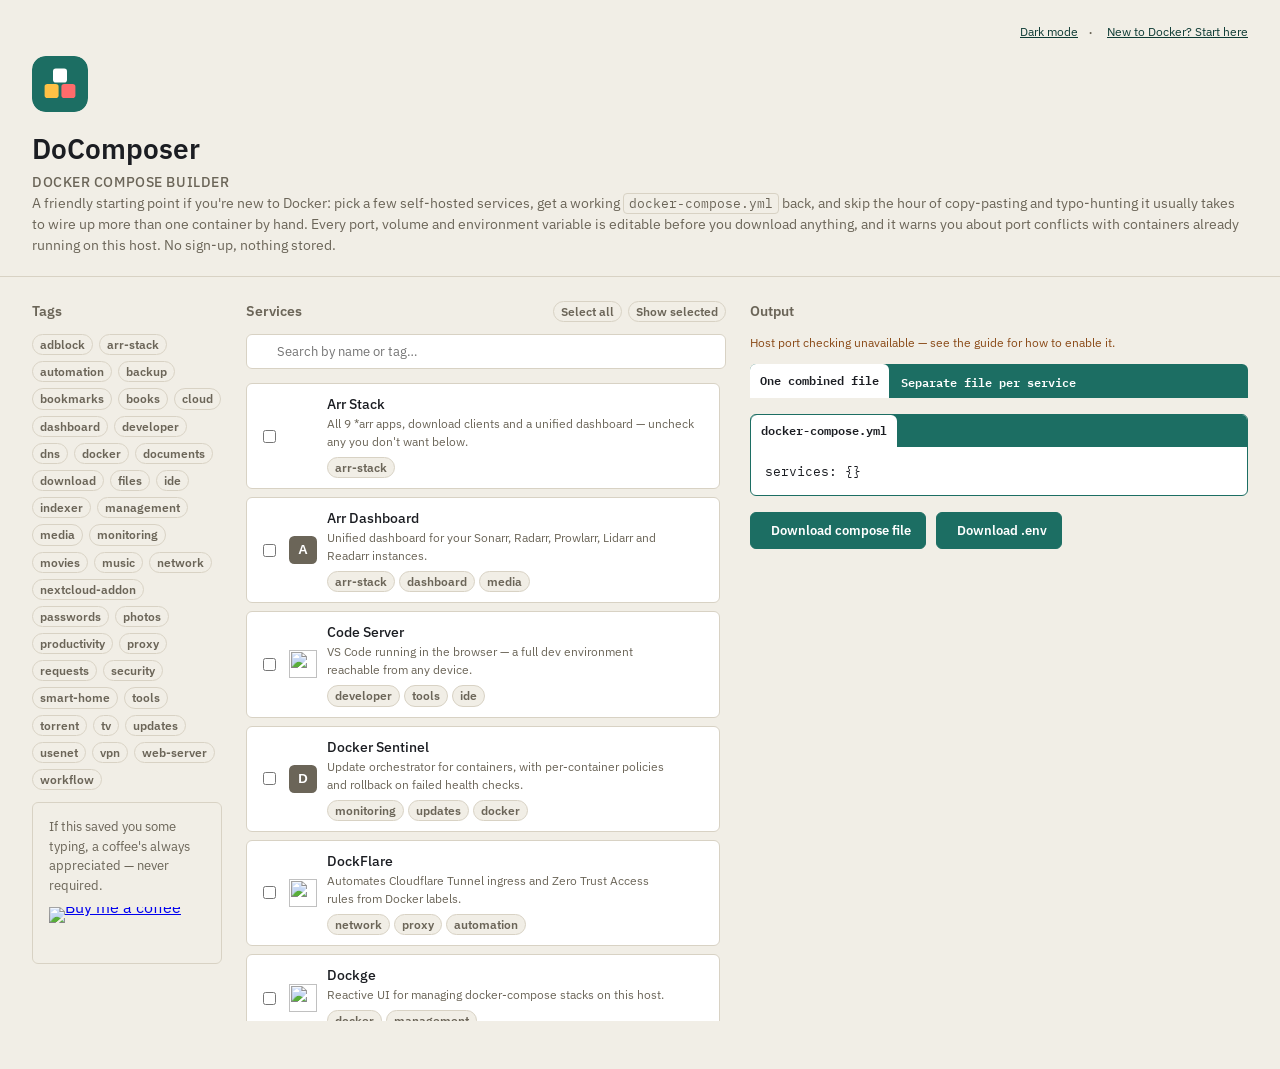
==== index.html @ 863a521e "Initial commit: DoComposer, a beginner-friendly Docker Compose builder Static, client-side tool for " ====
<!DOCTYPE html>
<html lang="en">
<head>
<meta charset="UTF-8" />
<meta name="viewport" content="width=device-width, initial-scale=1.0" />
<title>DoComposer — Docker Compose Builder</title>
<script src="theme.js"></script>
<link rel="preconnect" href="https://fonts.googleapis.com">
<link href="https://fonts.googleapis.com/css2?family=IBM+Plex+Sans:wght@400;500;600&family=IBM+Plex+Mono:wght@400;500&display=swap" rel="stylesheet">
<link rel="stylesheet" href="https://cdnjs.cloudflare.com/ajax/libs/tabler-icons/3.46.0/tabler-icons.min.css">
<script src="https://cdnjs.cloudflare.com/ajax/libs/jszip/3.10.1/jszip.min.js"></script>
<link rel="stylesheet" href="style.css" />
</head>
<body>

  <header class="rack-label">
    <div class="rack-label__topbar">
      <button type="button" id="theme-toggle" class="text-link" aria-pressed="false">
        <i class="ti ti-moon" aria-hidden="true"></i> Dark mode
      </button>
      <span aria-hidden="true">·</span>
      <a class="text-link" href="guide.html">
        <i class="ti ti-help-circle" aria-hidden="true"></i> New to Docker? Start here
      </a>
    </div>
    <div class="rack-label__main">
      <svg class="rack-label__logo" width="56" height="56" viewBox="0 0 40 40" xmlns="http://www.w3.org/2000/svg" role="img" aria-label="DoComposer logo">
        <rect width="40" height="40" rx="10" fill="var(--accent)" />
        <rect x="9" y="20" width="10" height="10" rx="2" fill="#FFC145" />
        <rect x="21" y="20" width="10" height="10" rx="2" fill="#FF6B6B" />
        <rect x="15" y="9" width="10" height="10" rx="2" fill="#FFFFFF" />
      </svg>
      <div>
        <h1>DoComposer</h1>
        <p class="rack-label__subtitle">Docker Compose Builder</p>
        <p>
          A friendly starting point if you're new to Docker: pick a few self-hosted services, get a working
          <code>docker-compose.yml</code> back, and skip the hour of copy-pasting and typo-hunting it usually takes
          to wire up more than one container by hand. Every port, volume and environment variable is editable
          before you download anything, and it warns you about port conflicts with containers already running
          on this host. No sign-up, nothing stored.
        </p>
      </div>
    </div>
  </header>

  <main class="layout">

    <section class="panel panel--tags" aria-labelledby="tags-heading">
      <h2 id="tags-heading">Tags</h2>
      <div class="tag-filter" id="tag-filter" role="group" aria-label="Filter by tag"></div>

      <div class="coffee-callout">
        <p>If this saved you some typing, a coffee's always appreciated — never required.</p>
        <a href="https://www.buymeacoffee.com/admodum" target="_blank" rel="noopener">
          <img
            src="https://cdn.buymeacoffee.com/buttons/v2/default-yellow.png"
            alt="Buy me a coffee"
            height="42"
          />
        </a>
      </div>
    </section>

    <section class="panel" aria-labelledby="pick-heading">
      <div class="panel-heading-row">
        <h2 id="pick-heading">Services</h2>
        <div class="select-all-toolbar">
          <button type="button" id="select-toggle-btn" class="tag tag--filterable">Select all</button>
          <button type="button" id="show-selected-btn" class="tag tag--filterable">Show selected</button>
        </div>
      </div>
      <div class="service-search">
        <i class="ti ti-search" aria-hidden="true"></i>
        <input type="search" id="service-search" placeholder="Search by name or tag…" aria-label="Search services" />
      </div>
      <ul class="service-list" id="service-list"></ul>
    </section>

    <section class="panel panel--output" aria-labelledby="output-heading">
      <h2 id="output-heading">Output</h2>

      <p id="host-port-status" class="host-port-status" hidden></p>

      <div class="mode-toggle" role="radiogroup" aria-label="File layout">
        <button type="button" class="file-tab is-active" id="mode-combined" role="radio" aria-checked="true">
          One combined file
        </button>
        <button type="button" class="file-tab" id="mode-separate" role="radio" aria-checked="false">
          Separate file per service
        </button>
      </div>

      <div id="warnings" class="warnings" hidden></div>

      <div id="settings-block" class="file-block" hidden>
        <div class="file-block__head"><div class="file-tabs"><span class="file-tab is-active">Settings</span></div></div>
        <div id="settings-list" class="settings-list"></div>
      </div>

      <div id="output-files"></div>

      <div id="notes" class="notes" hidden></div>

      <div class="actions" id="actions-combined">
        <button id="download-compose" class="btn btn--primary">
          <i class="ti ti-download" aria-hidden="true"></i> Download compose file
        </button>
        <button id="download-env" class="btn btn--primary">
          <i class="ti ti-download" aria-hidden="true"></i> Download .env
        </button>
      </div>

      <div class="actions" id="actions-separate" hidden>
        <button id="download-zip" class="btn btn--primary">
          <i class="ti ti-download" aria-hidden="true"></i> Download all as .zip
        </button>
      </div>
    </section>

  </main>

  <div id="custom-tooltip" class="custom-tooltip" role="tooltip" hidden></div>

  <script src="services.js"></script>
  <script src="app.js"></script>
</body>
</html>
---- style.css ----
:root {
  --bg: #F1EEE6;
  --panel: #FFFFFF;
  --ink: #1B1D22;
  --muted: #6B6558;
  --accent: #1C6E63;
  --accent-ink: #0E3B34;
  --warn-bg: #F5E4D3;
  --warn-ink: #8A4A17;
  --info-bg: #FEF3C7;
  --info-ink: #7A6900;
  --line: #D8D2C4;
  --radius: 6px;

  /* Fixed regardless of theme — code blocks and tooltips are always a
     dark chip, so they don't flip when --ink/--bg swap for dark mode. */
  --code-bg: #1B1D22;
  --code-ink: #F1EEE6;
}

:root[data-theme="dark"] {
  --bg: #16181C;
  --panel: #1E2126;
  --ink: #FFFFFF;
  --muted: #FFFFFF;
  --accent: #1F8A78;
  --accent-ink: #7FD9C7;
  --warn-bg: #3A2A18;
  --warn-ink: #E8A567;
  --info-bg: #362F14;
  --info-ink: #E8D97A;
  --line: #34383E;
}

* { box-sizing: border-box; }

/* Scrolling stays fully functional everywhere — this just hides the
   scrollbar chrome itself, across all browsers. */
* {
  scrollbar-width: none; /* Firefox */
  -ms-overflow-style: none; /* older Edge/IE */
}
*::-webkit-scrollbar { display: none; } /* Chrome, Safari, new Edge */

body {
  margin: 0;
  background: var(--bg);
  color: var(--ink);
  font-family: "IBM Plex Sans", sans-serif;
  line-height: 1.5;
}

.rack-label {
  display: flex;
  flex-direction: column;
  gap: 12px;
  padding: 20px 32px 20px;
  border-bottom: 1px solid var(--line);
}

.rack-label__topbar {
  align-self: flex-end;
  white-space: nowrap;
  display: inline-flex;
  align-items: center;
  gap: 10px;
  color: var(--muted);
}

.rack-label__topbar .text-link {
  display: inline-flex;
  align-items: center;
  gap: 4px;
}

.rack-label__main {
  display: flex;
  flex-wrap: wrap;
  gap: 16px;
  align-items: center;
}

.rack-label__logo {
  flex-shrink: 0;
  border-radius: 13px;
}

.rack-label p code {
  font-family: "IBM Plex Mono", monospace;
  font-size: 13px;
  background: var(--bg);
  border: 1px solid var(--line);
  border-radius: 4px;
  padding: 1px 5px;
}

.rack-label h1 {
  font-size: 28px;
  font-weight: 600;
  margin: 0 0 2px;
}

.rack-label__subtitle {
  font-size: 13px;
  font-weight: 500;
  color: var(--muted);
  margin: 0 0 6px;
  text-transform: uppercase;
  letter-spacing: 0.04em;
}

.rack-label p {
  margin: 0;
  color: var(--muted);
  font-size: 14px;
}

.layout {
  display: grid;
  grid-template-columns: 190px 480px 1fr;
  gap: 24px;
  padding: 24px 32px 48px;
  max-width: 1800px;
  margin: 0;
}

@media (max-width: 960px) {
  .layout { grid-template-columns: 480px 1fr; }
  .panel--tags { grid-column: 1 / -1; }
}

@media (max-width: 760px) {
  .layout { grid-template-columns: 1fr; }
}

.panel h2 {
  font-size: 14px;
  font-weight: 600;
  color: var(--muted);
  margin: 0 0 12px;
}

.panel-heading-row {
  display: flex;
  justify-content: space-between;
  align-items: baseline;
  gap: 8px;
}

.panel-heading-row h2 { margin-bottom: 12px; }

.select-all-toolbar {
  display: flex;
  flex-wrap: wrap;
  align-items: center;
  gap: 6px;
}

.text-link.is-active {
  color: var(--accent);
  font-weight: 600;
}

.text-link {
  font: inherit;
  font-size: 12px;
  background: none;
  border: none;
  padding: 0;
  color: var(--accent-ink);
  text-decoration: underline;
  cursor: pointer;
}

.text-link:hover { color: var(--accent); }

.service-search {
  position: relative;
  margin-bottom: 12px;
}

.service-search i {
  position: absolute;
  left: 10px;
  top: 50%;
  transform: translateY(-50%);
  color: var(--muted);
  font-size: 14px;
  pointer-events: none;
}

.service-search input {
  width: 100%;
  font-family: inherit;
  font-size: 13px;
  padding: 8px 10px 8px 30px;
  border: 1px solid var(--line);
  border-radius: var(--radius);
  background: var(--panel);
  color: var(--ink);
}

.service-search input:focus {
  outline: none;
  border-color: var(--accent);
}

.service-list {
  list-style: none;
  margin: 0;
  padding: 2px 6px 2px 0;
  display: flex;
  flex-direction: column;
  gap: 8px;
  max-height: calc(100vh - 260px);
  min-height: 280px;
  overflow-y: auto;
}

.service-list__empty {
  text-align: center;
  color: var(--muted);
  font-size: 13px;
  padding: 16px 0;
}

.service-item {
  background: var(--panel);
  border: 1px solid var(--line);
  border-radius: var(--radius);
  padding: 10px 12px;
  display: flex;
  align-items: stretch;
  gap: 10px;
  cursor: pointer;
}

.service-item[hidden] { display: none; }

.service-item:hover { border-color: var(--accent); }

.service-item:has(input[type="checkbox"]:checked) { border-color: var(--accent); }

.service-item input {
  align-self: center;
  accent-color: var(--accent);
}

.service-item .icon {
  width: 28px;
  height: 28px;
  object-fit: contain;
  flex-shrink: 0;
  align-self: center;
}

.service-item__body { display: flex; flex-direction: column; min-width: 0; }
.service-item__name { font-weight: 500; font-size: 14px; }
.service-item__desc { font-size: 12px; color: var(--muted); }

.service-item__tags {
  display: flex;
  flex-wrap: wrap;
  gap: 4px;
  margin-top: 6px;
}

.tag {
  font-size: 12px;
  font-weight: 600;
  line-height: 1.6;
  padding: 0 7px;
  border-radius: 999px;
  background: var(--bg);
  border: 1px solid var(--line);
  color: var(--muted);
  white-space: nowrap;
}

.tag-filter {
  display: flex;
  flex-wrap: wrap;
  gap: 6px;
  margin-bottom: 12px;
}

.tag--filterable {
  font-family: inherit;
  cursor: pointer;
}

.tag--filterable:hover {
  border-color: var(--accent);
  color: var(--accent-ink);
}

.tag--active,
.tag--active:hover {
  background: var(--accent);
  border-color: var(--accent);
  color: #FFFFFF;
}

.service-item__link {
  align-self: center;
  flex-shrink: 0;
  display: flex;
  align-items: center;
  justify-content: center;
  width: 28px;
  height: 28px;
  border-radius: var(--radius);
  color: var(--muted);
}

.service-item__link:hover {
  color: var(--accent-ink);
  background: var(--bg);
}

.icon--stack {
  width: 28px;
  height: 28px;
  display: flex;
  align-items: center;
  justify-content: center;
  font-size: 20px;
  color: var(--accent-ink);
  flex-shrink: 0;
  align-self: center;
}

.panel--output {
  min-width: 0;
  position: sticky;
  top: 24px;
  max-height: calc(100vh - 48px);
  overflow-y: auto;
}

.panel--tags {
  position: sticky;
  top: 24px;
  max-height: calc(100vh - 48px);
  overflow-y: auto;
}

@media (max-width: 760px) {
  /* Stacked single-column layout — sticky panels would float over the
     content below them instead of sitting side-by-side, so drop back to
     normal flow. */
  .panel--output,
  .panel--tags {
    position: static;
    max-height: none;
    overflow-y: visible;
  }

  .service-list {
    max-height: none;
  }
}

/* mode toggle — same green-bar / white-pill tab style as file-block headers */

.mode-toggle {
  display: flex;
  align-items: flex-end;
  gap: 2px;
  background: var(--accent);
  border-radius: var(--radius) var(--radius) 0 0;
  padding: 0 12px 0 0;
  margin-bottom: 16px;
}

.warnings {
  background: var(--warn-bg);
  color: var(--warn-ink);
  border-radius: var(--radius);
  padding: 10px 12px;
  font-size: 13px;
  margin-bottom: 16px;
  display: flex;
  flex-direction: column;
  gap: 4px;
}

.warnings[hidden] { display: none; }

.host-port-status {
  margin: 0 0 12px;
  font-size: 12px;
  color: var(--muted);
}

.host-port-status--unavailable {
  color: var(--warn-ink);
}

.host-port-status[hidden] { display: none; }

.file-block {
  border: 1px solid var(--accent);
  border-radius: var(--radius);
  margin-bottom: 16px;
  overflow: hidden;
  background: var(--panel);
}

.file-block__head {
  display: flex;
  justify-content: space-between;
  align-items: flex-end;
  gap: 8px;
  padding: 0 12px 0 0;
  font-family: "IBM Plex Mono", monospace;
  font-size: 12px;
  background: var(--accent);
  color: #FFFFFF;
}

.file-block__head .btn--ghost {
  margin-bottom: 6px;
  color: #FFFFFF;
}

.file-block__head .btn--ghost:hover {
  color: #FFFFFF;
  opacity: 0.8;
}

.file-tabs {
  display: flex;
  align-items: flex-end;
  gap: 2px;
  min-width: 0;
}

.file-tab {
  font-family: "IBM Plex Mono", monospace;
  font-size: 12px;
  font-weight: 600;
  background: transparent;
  border: none;
  color: #FFFFFF;
  padding: 6px 10px;
  border-radius: 6px 6px 0 0;
  cursor: pointer;
  white-space: nowrap;
  overflow: hidden;
  text-overflow: ellipsis;
}

.file-tab:hover { background: rgba(255, 255, 255, 0.15); }

.file-tab.is-active {
  background: var(--panel);
  color: var(--ink);
  padding-bottom: 8px;
  cursor: default;
}

.file-tab.is-active:hover { background: var(--panel); }

.file-block pre {
  margin: 0;
  padding: 14px;
  font-family: "IBM Plex Mono", monospace;
  font-size: 12.5px;
  line-height: 1.6;
  overflow-x: auto;
  white-space: pre;
}

/* settings panel */

.settings-list {
  padding: 12px 14px;
  display: flex;
  flex-direction: column;
  gap: 14px;
}

.settings-group {
  padding-top: 14px;
}

.settings-group:first-child {
  padding-top: 0;
}

.settings-group:not(:first-child) {
  border-top: 1px solid var(--accent);
}

.settings-group__label {
  font-size: 16px;
  font-weight: 700;
  color: var(--ink);
  margin-bottom: 10px;
}

.settings-row {
  display: grid;
  grid-template-columns: 190px 1fr;
  align-items: center;
  gap: 10px;
  margin-bottom: 6px;
}

.settings-row label {
  font-family: "IBM Plex Mono", monospace;
  font-size: 12px;
  color: var(--muted);
  white-space: nowrap;
}

.settings-row label[data-tooltip-key] {
  cursor: help;
  border-bottom: 1px dotted var(--muted);
}

.settings-row label[data-tooltip-key]:focus-visible,
.mount-table input[data-tooltip-key]:focus-visible {
  outline: 2px solid var(--accent);
  outline-offset: 2px;
}

.mount-table input[data-tooltip-key] {
  cursor: help;
}

.custom-tooltip {
  position: fixed;
  z-index: 1000;
  max-width: 260px;
  background: var(--code-bg);
  color: var(--code-ink);
  font-size: 12px;
  line-height: 1.45;
  padding: 8px 10px;
  border-radius: var(--radius);
  pointer-events: none;
  box-shadow: 0 6px 16px rgba(0, 0, 0, 0.3);
}

.custom-tooltip[hidden] { display: none; }

.custom-tooltip strong {
  color: #FFD966;
  font-weight: 700;
}

.settings-add-row {
  margin: 2px 0 10px;
}

.mount-table {
  display: grid;
  grid-template-columns: 1fr 1fr auto;
  align-items: center;
  gap: 6px 10px;
  margin-bottom: 8px;
}

.mount-table__header,
.mount-table__row {
  display: contents;
}

.mount-table__header span {
  font-family: "IBM Plex Mono", monospace;
  font-size: 11px;
  font-weight: 600;
  color: var(--muted);
  padding-bottom: 4px;
  border-bottom: 1px solid var(--line);
}

.mount-table input {
  font-family: inherit;
  font-size: 13px;
  padding: 6px 8px;
  border: 1px solid var(--line);
  border-radius: var(--radius);
  background: var(--panel);
  color: var(--ink);
  width: 100%;
}

.mount-table input:focus {
  outline: none;
  border-color: var(--accent);
}

.mount-table input.is-default {
  background: var(--info-bg);
  border-color: var(--info-ink);
  color: var(--info-ink);
}

.mount-table__value {
  font-family: "IBM Plex Mono", monospace;
  font-size: 12.5px;
  color: var(--muted);
  word-break: break-word;
}

.mount-table__remove {
  white-space: nowrap;
  justify-self: start;
}

.inline-add-form {
  margin: 6px 0 10px;
  padding: 10px;
  border: 1px dashed var(--line);
  border-radius: var(--radius);
}

.inline-add-form__error {
  font-size: 12px;
  color: var(--warn-ink);
  margin-bottom: 8px;
}

.inline-add-form__fields {
  display: flex;
  gap: 10px;
  margin-bottom: 8px;
}

.inline-add-form__field {
  flex: 1;
  min-width: 0;
  display: flex;
  flex-direction: column;
  gap: 4px;
}

.inline-add-form__field label {
  font-family: "IBM Plex Mono", monospace;
  font-size: 11px;
  color: var(--muted);
}

.inline-add-form__field input {
  font-family: inherit;
  font-size: 13px;
  padding: 6px 8px;
  border: 1px solid var(--line);
  border-radius: var(--radius);
  background: var(--panel);
  color: var(--ink);
  width: 100%;
}

.inline-add-form__field input:focus {
  outline: none;
  border-color: var(--accent);
}

.inline-add-form .btn--sm {
  padding: 6px 12px;
}

.inline-add-form .text-link {
  margin-left: 10px;
}

.settings-row input,
.settings-row select {
  font-family: inherit;
  font-size: 13px;
  padding: 6px 8px;
  border: 1px solid var(--line);
  border-radius: var(--radius);
  background: var(--panel);
  color: var(--ink);
  width: 100%;
}

.settings-row input:focus,
.settings-row select:focus {
  outline: none;
  border-color: var(--accent);
}

.settings-row--warn label {
  color: var(--warn-ink);
  font-weight: 600;
}

.settings-row--warn input {
  background: var(--warn-bg);
  border-color: var(--warn-ink);
  color: var(--warn-ink);
}


.notes {
  font-size: 13px;
  color: var(--muted);
  margin-bottom: 16px;
}

.notes ol { margin: 4px 0 0; padding-left: 18px; }

.actions {
  display: flex;
  gap: 10px;
  margin-bottom: 20px;
}

.actions[hidden] { display: none; }

.btn {
  font-family: inherit;
  font-size: 13px;
  font-weight: 600;
  padding: 9px 14px;
  border-radius: var(--radius);
  border: 1px solid var(--line);
  background: var(--panel);
  color: var(--ink);
  cursor: pointer;
  display: inline-flex;
  align-items: center;
  gap: 6px;
}

.btn:hover { border-color: var(--accent); }

.btn--primary {
  background: var(--accent);
  border-color: var(--accent);
  color: #FFFFFF;
}

.btn--ghost {
  border: none;
  background: transparent;
  color: var(--muted);
  font-weight: 400;
  padding: 2px 6px;
}

.btn--sm { font-size: 12px; }

.coffee-callout {
  display: flex;
  flex-wrap: wrap;
  align-items: center;
  justify-content: space-between;
  gap: 12px;
  margin-top: 8px;
  padding: 14px 16px;
  background: var(--bg);
  border: 1px solid var(--line);
  border-radius: var(--radius);
}

.coffee-callout p {
  margin: 0;
  font-size: 13px;
  color: var(--muted);
}

.coffee-callout img {
  display: block;
  height: 42px;
  width: auto;
}

.coffee-callout a {
  flex-shrink: 0;
  line-height: 0;
  transition: opacity 0.15s ease;
}

.coffee-callout a:hover { opacity: 0.85; }

/* ---- guide page ------------------------------------------------------- */

.guide {
  max-width: 1200px;
  margin: 0;
  padding: 32px 32px 64px;
}

.guide-back-bottom {
  display: inline-flex;
  align-items: center;
  gap: 6px;
  margin-top: 12px;
}

.guide-sidebar {
  display: flex;
  flex-direction: column;
  gap: 24px;
  width: 200px;
  flex-shrink: 0;
}

.guide-toc {
  display: flex;
  flex-direction: column;
  gap: 4px;
  font-size: 13px;
}

.guide-toc a {
  color: var(--accent-ink);
  text-decoration: none;
  padding: 3px 0;
}

.guide-toc a:hover { text-decoration: underline; }

.guide-toc a.is-active {
  color: var(--ink);
  font-weight: 700;
  text-decoration: underline;
}

/* Simple fixed-header layout for the guide page: the header never scrolls —
   the anchor list sits beside the content as a sidebar, and only the
   content scrolls, inside its own frame that fills the rest of the
   viewport. */
body.guide-page {
  height: 100vh;
  overflow: hidden;
  display: flex;
  flex-direction: column;
}

body.guide-page .rack-label {
  flex-shrink: 0;
}

body.guide-page .guide {
  flex: 1;
  min-height: 0;
  display: flex;
  flex-direction: row;
  align-items: flex-start;
  gap: 32px;
  padding-bottom: 0;
}

body.guide-page .guide-sidebar {
  max-height: 100%;
  overflow-y: auto;
}

body.guide-page .guide-scroll {
  flex: 1;
  min-height: 0;
  align-self: stretch;
  overflow-y: auto;
  padding-bottom: 64px;
}

@media (max-width: 700px) {
  body.guide-page .guide {
    flex-direction: column;
  }

  body.guide-page .guide-sidebar {
    width: auto;
    max-height: none;
  }

  body.guide-page .guide-toc {
    flex-direction: row;
    flex-wrap: wrap;
    gap: 8px 16px;
  }
}

@media (max-width: 500px) {
  body.guide-page .guide-scroll { padding-bottom: 48px; }
}

.guide-section {
  margin-bottom: 40px;
}

.guide-section h2 {
  font-size: 20px;
  font-weight: 600;
  margin: 0 0 12px;
  padding-bottom: 8px;
  border-bottom: 1px solid var(--line);
}

.guide-section h3 {
  font-size: 15px;
  font-weight: 600;
  color: var(--accent-ink);
  margin: 20px 0 8px;
}

.guide-section p {
  line-height: 1.65;
  margin: 0 0 14px;
}

.guide-section ol,
.guide-section ul {
  line-height: 1.65;
  padding-left: 22px;
  margin: 0 0 14px;
}

.guide-section li {
  margin-bottom: 10px;
}

.guide-section li ul {
  margin-top: 8px;
  margin-bottom: 8px;
}

.guide-tip {
  background: var(--info-bg);
  color: var(--info-ink);
  border-radius: var(--radius);
  padding: 10px 12px;
  font-size: 13px;
  line-height: 1.55;
  margin-top: 10px;
}

.guide-tip code {
  background: rgba(255, 255, 255, 0.5);
}

.guide-illustration {
  margin: 16px 0;
  padding: 0;
}

.guide-illustration svg,
.guide-illustration img {
  display: block;
  width: 100%;
  height: auto;
  border-radius: var(--radius);
}

.guide-illustration img {
  border: 1px solid var(--line);
}

.guide-illustration figcaption {
  margin-top: 6px;
  font-size: 12px;
  color: var(--muted);
  text-align: center;
}

.guide-illustration figcaption a {
  color: var(--accent-ink);
}

.guide-section a {
  color: var(--accent-ink);
}

.guide-section code {
  font-family: "IBM Plex Mono", monospace;
  font-size: 12.5px;
  background: var(--bg);
  border: 1px solid var(--line);
  border-radius: 4px;
  padding: 1px 6px;
}

.guide-section pre {
  background: var(--code-bg);
  color: var(--code-ink);
  border-radius: var(--radius);
  padding: 10px 14px;
  margin: 8px 0;
  overflow-x: auto;
}

.guide-section pre code {
  background: none;
  border: none;
  padding: 0;
  color: inherit;
  font-size: 12.5px;
}

@media (max-width: 500px) {
  .guide { padding: 24px 16px 48px; }
}
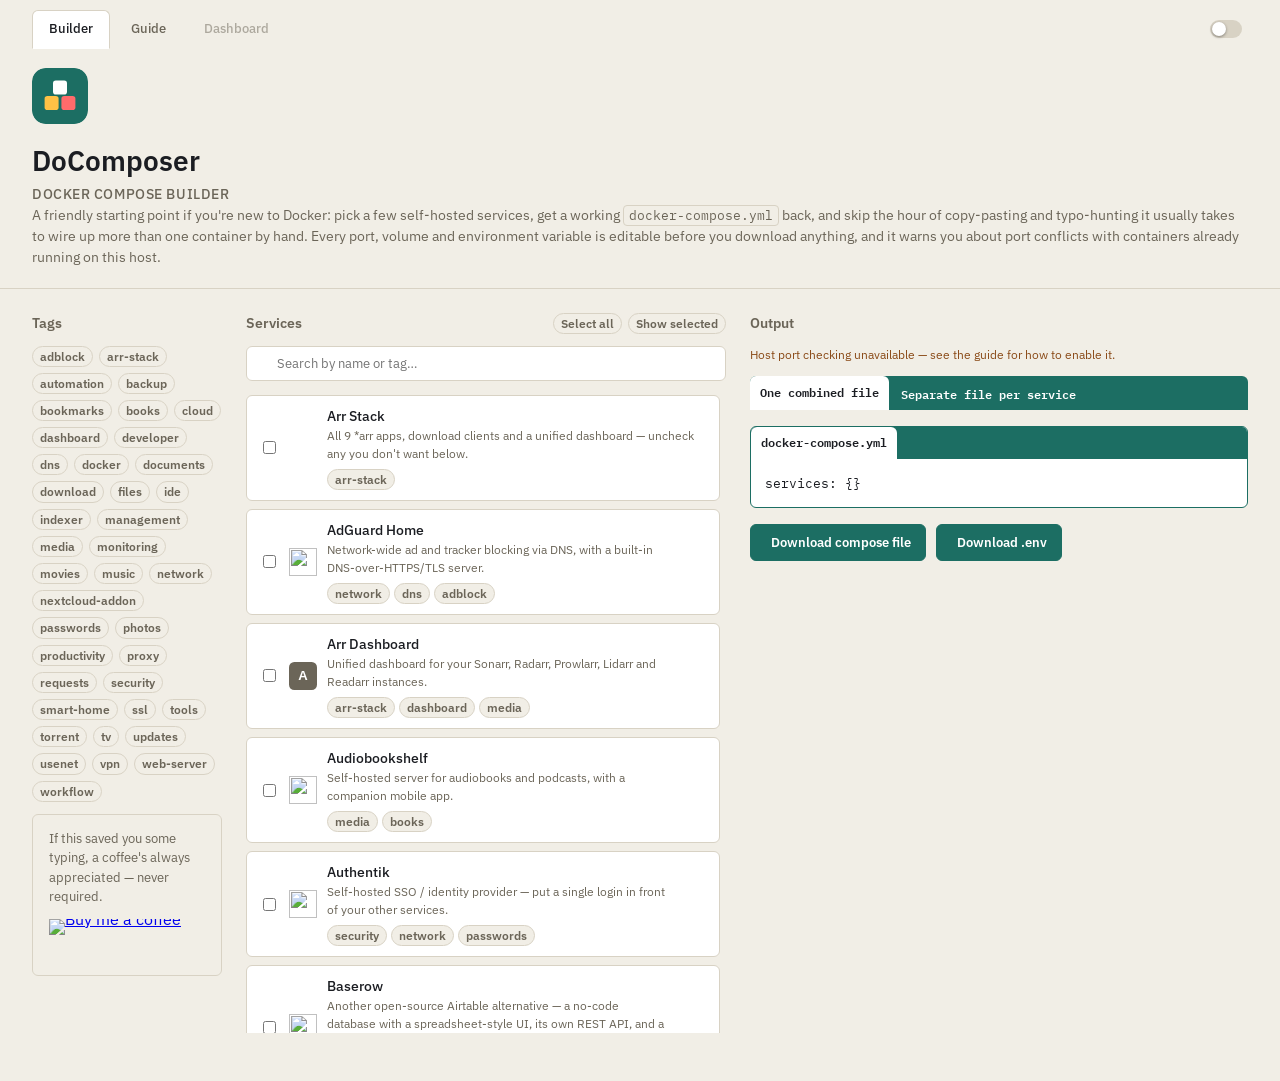
==== commit 35173a29: "Remove login/accounts, add Deploy+Dashboard gated on DEPLOY_BASE_DIR, tabbed nav, 20 new services, f" ====
--- a/index.html
+++ b/index.html
@@ -4,25 +4,31 @@
 <meta charset="UTF-8" />
 <meta name="viewport" content="width=device-width, initial-scale=1.0" />
 <title>DoComposer — Docker Compose Builder</title>
+<link rel="icon" type="image/svg+xml" href="favicon.svg" />
 <script src="theme.js"></script>
+<script src="nav.js"></script>
 <link rel="preconnect" href="https://fonts.googleapis.com">
 <link href="https://fonts.googleapis.com/css2?family=IBM+Plex+Sans:wght@400;500;600&family=IBM+Plex+Mono:wght@400;500&display=swap" rel="stylesheet">
 <link rel="stylesheet" href="https://cdnjs.cloudflare.com/ajax/libs/tabler-icons/3.46.0/tabler-icons.min.css">
 <script src="https://cdnjs.cloudflare.com/ajax/libs/jszip/3.10.1/jszip.min.js"></script>
 <link rel="stylesheet" href="style.css" />
 </head>
-<body>
+<body data-page="index">
+
+  <nav class="app-tabs">
+    <div class="app-tabs__list">
+      <a href="index.html" class="app-tab is-active">Builder</a>
+      <a href="guide.html" class="app-tab">Guide</a>
+      <a href="dashboard.html" class="app-tab" id="dashboard-tab">Dashboard</a>
+    </div>
+    <button type="button" id="theme-toggle" class="theme-switch" aria-pressed="false" aria-label="Toggle dark mode">
+      <i class="ti ti-sun theme-switch__icon theme-switch__icon--sun" aria-hidden="true"></i>
+      <span class="theme-switch__track"><span class="theme-switch__knob"></span></span>
+      <i class="ti ti-moon theme-switch__icon theme-switch__icon--moon" aria-hidden="true"></i>
+    </button>
+  </nav>
 
   <header class="rack-label">
-    <div class="rack-label__topbar">
-      <button type="button" id="theme-toggle" class="text-link" aria-pressed="false">
-        <i class="ti ti-moon" aria-hidden="true"></i> Dark mode
-      </button>
-      <span aria-hidden="true">·</span>
-      <a class="text-link" href="guide.html">
-        <i class="ti ti-help-circle" aria-hidden="true"></i> New to Docker? Start here
-      </a>
-    </div>
     <div class="rack-label__main">
       <svg class="rack-label__logo" width="56" height="56" viewBox="0 0 40 40" xmlns="http://www.w3.org/2000/svg" role="img" aria-label="DoComposer logo">
         <rect width="40" height="40" rx="10" fill="var(--accent)" />
@@ -38,7 +44,7 @@
           <code>docker-compose.yml</code> back, and skip the hour of copy-pasting and typo-hunting it usually takes
           to wire up more than one container by hand. Every port, volume and environment variable is editable
           before you download anything, and it warns you about port conflicts with containers already running
-          on this host. No sign-up, nothing stored.
+          on this host.
         </p>
       </div>
     </div>
--- a/style.css
+++ b/style.css
@@ -58,19 +58,59 @@
   border-bottom: 1px solid var(--line);
 }
 
-.rack-label__topbar {
-  align-self: flex-end;
-  white-space: nowrap;
+.theme-switch {
   display: inline-flex;
   align-items: center;
-  gap: 10px;
-  color: var(--muted);
-}
-
-.rack-label__topbar .text-link {
-  display: inline-flex;
-  align-items: center;
-  gap: 4px;
+  gap: 6px;
+  background: none;
+  border: none;
+  padding: 0;
+  cursor: pointer;
+  color: var(--muted);
+  font: inherit;
+  font-size: 12px;
+}
+
+.theme-switch__icon {
+  font-size: 13px;
+  opacity: 0.5;
+  transition: opacity 0.2s ease, color 0.2s ease;
+}
+
+.theme-switch[aria-pressed="false"] .theme-switch__icon--sun,
+.theme-switch[aria-pressed="true"] .theme-switch__icon--moon {
+  opacity: 1;
+  color: var(--ink);
+}
+
+.theme-switch__track {
+  position: relative;
+  width: 32px;
+  height: 18px;
+  border-radius: 999px;
+  background: var(--line);
+  transition: background 0.2s ease;
+  flex-shrink: 0;
+}
+
+.theme-switch[aria-pressed="true"] .theme-switch__track {
+  background: var(--accent);
+}
+
+.theme-switch__knob {
+  position: absolute;
+  top: 2px;
+  left: 2px;
+  width: 14px;
+  height: 14px;
+  border-radius: 50%;
+  background: var(--panel);
+  box-shadow: 0 1px 3px rgba(0, 0, 0, 0.4);
+  transition: transform 0.2s ease;
+}
+
+.theme-switch[aria-pressed="true"] .theme-switch__knob {
+  transform: translateX(14px);
 }
 
 .rack-label__main {
@@ -123,6 +163,8 @@
   max-width: 1800px;
   margin: 0;
 }
+
+.layout[hidden] { display: none; }
 
 @media (max-width: 960px) {
   .layout { grid-template-columns: 480px 1fr; }
@@ -417,6 +459,12 @@
   font-size: 12px;
   background: var(--accent);
   color: #FFFFFF;
+}
+
+.file-block__actions {
+  display: flex;
+  align-items: center;
+  gap: 4px;
 }
 
 .file-block__head .btn--ghost {
@@ -472,6 +520,171 @@
   white-space: pre;
 }
 
+.file-block__body { position: relative; }
+
+/* ---- deploy overlay: layers over a compose <pre>, replacing prompt()/confirm() popups ---- */
+
+.deploy-overlay {
+  position: absolute;
+  inset: 0;
+  z-index: 10;
+  display: flex;
+  align-items: center;
+  justify-content: center;
+  padding: 16px;
+  background: rgba(0, 0, 0, 0.55);
+}
+
+.deploy-overlay[hidden] { display: none; }
+
+.deploy-overlay__box {
+  width: 100%;
+  max-width: 420px;
+  max-height: 100%;
+  overflow-y: auto;
+  background: var(--panel);
+  border: 1px solid var(--line);
+  border-radius: var(--radius);
+  padding: 20px;
+  box-shadow: 0 12px 32px rgba(0, 0, 0, 0.35);
+  font-family: "IBM Plex Sans", sans-serif;
+}
+
+.deploy-overlay__box h3 {
+  display: flex;
+  align-items: center;
+  gap: 6px;
+  margin: 0 0 12px;
+  font-size: 15px;
+}
+
+.deploy-overlay__box label {
+  display: block;
+  font-size: 12px;
+  font-weight: 600;
+  color: var(--muted);
+  margin-bottom: 4px;
+}
+
+.deploy-overlay__box p {
+  margin: 0 0 12px;
+  font-size: 13px;
+  color: var(--muted);
+}
+
+.deploy-overlay__box input[type="text"] {
+  display: block;
+  width: 100%;
+  box-sizing: border-box;
+  font-family: "IBM Plex Sans", sans-serif;
+  font-size: 14px;
+  padding: 8px 10px;
+  border: 1px solid var(--line);
+  border-radius: var(--radius);
+  background: var(--bg);
+  color: var(--ink);
+  margin-bottom: 14px;
+}
+
+.deploy-overlay__box input:focus {
+  outline: none;
+  border-color: var(--accent);
+}
+
+.deploy-overlay__container-list {
+  list-style: none;
+  margin: 0 0 12px;
+  padding: 0;
+  display: flex;
+  flex-direction: column;
+  gap: 6px;
+}
+
+.deploy-overlay__container-list li {
+  display: flex;
+  align-items: center;
+  justify-content: space-between;
+  gap: 8px;
+  padding: 6px 10px;
+  background: var(--bg);
+  border: 1px solid var(--line);
+  border-radius: var(--radius);
+  font-size: 13px;
+}
+
+.deploy-overlay__container-list a {
+  color: var(--accent-ink);
+  text-decoration: none;
+}
+
+.deploy-overlay__container-list a:hover { text-decoration: underline; }
+
+.deploy-overlay__actions {
+  display: flex;
+  justify-content: flex-end;
+  gap: 8px;
+}
+
+.deploy-overlay__status {
+  display: flex;
+  align-items: center;
+  gap: 8px;
+  margin: 0;
+  font-size: 14px;
+  color: var(--ink);
+}
+
+.deploy-overlay__box--error .deploy-overlay__status { color: var(--warn-ink); }
+
+.deploy-overlay__box--log {
+  max-width: 560px;
+  width: 100%;
+}
+
+.deploy-overlay__log {
+  margin: 10px 0 0;
+  padding: 10px;
+  background: var(--code-bg);
+  color: var(--code-ink);
+  border-radius: var(--radius);
+  font-family: "IBM Plex Mono", monospace;
+  font-size: 12px;
+  line-height: 1.5;
+  max-height: 320px;
+  overflow: auto;
+  white-space: pre-wrap;
+  word-break: break-word;
+}
+
+.deploy-overlay__links {
+  display: flex;
+  flex-wrap: wrap;
+  gap: 8px;
+  margin-top: 14px;
+}
+
+.deploy-overlay__box details { margin-top: 10px; }
+
+.deploy-overlay__box summary {
+  cursor: pointer;
+  font-size: 12px;
+  color: var(--accent-ink);
+}
+
+.deploy-overlay__box details pre {
+  margin: 8px 0 0;
+  padding: 8px;
+  background: var(--bg);
+  border: 1px solid var(--line);
+  border-radius: var(--radius);
+  font-family: "IBM Plex Mono", monospace;
+  font-size: 11px;
+  max-height: 160px;
+  overflow: auto;
+  white-space: pre-wrap;
+  word-break: break-word;
+}
+
 /* settings panel */
 
 .settings-list {
@@ -680,6 +893,24 @@
   width: 100%;
 }
 
+.settings-row__field {
+  display: flex;
+  align-items: center;
+  gap: 6px;
+  min-width: 0;
+}
+
+.settings-row__field input {
+  flex: 1;
+  width: auto;
+  min-width: 0;
+}
+
+.settings-row__generate {
+  flex-shrink: 0;
+  white-space: nowrap;
+}
+
 .settings-row input:focus,
 .settings-row select:focus {
   outline: none;
@@ -705,6 +936,73 @@
 }
 
 .notes ol { margin: 4px 0 0; padding-left: 18px; }
+
+/* ---- generic modal shell (the logs modal on dashboard.html) ------------ */
+
+.modal {
+  position: fixed;
+  inset: 0;
+  z-index: 1000;
+  display: flex;
+  align-items: center;
+  justify-content: center;
+  background: rgba(0, 0, 0, 0.45);
+  padding: 16px;
+}
+
+.modal[hidden] { display: none; }
+
+.modal__box {
+  width: 100%;
+  max-width: 320px;
+  background: var(--panel);
+  border: 1px solid var(--line);
+  border-radius: var(--radius);
+  padding: 20px;
+  box-shadow: 0 12px 32px rgba(0, 0, 0, 0.25);
+}
+
+.modal__box h2 {
+  margin: 0 0 4px;
+  font-size: 16px;
+}
+
+.modal__box p {
+  margin: 0 0 12px;
+  font-size: 13px;
+  color: var(--muted);
+}
+
+/* ---- "this feature isn't enabled" inline panel (dashboard.html) -------- */
+
+.disabled-panel {
+  display: flex;
+  justify-content: center;
+  padding: 48px 32px;
+}
+
+.disabled-panel[hidden] { display: none; }
+
+.disabled-panel__box {
+  width: 100%;
+  max-width: 420px;
+  background: var(--panel);
+  border: 1px solid var(--line);
+  border-radius: var(--radius);
+  padding: 24px;
+  text-align: center;
+}
+
+.disabled-panel__box h2 {
+  margin: 0 0 8px;
+  font-size: 18px;
+}
+
+.disabled-panel__box p {
+  margin: 0;
+  font-size: 13px;
+  color: var(--muted);
+}
 
 .actions {
   display: flex;
@@ -786,13 +1084,6 @@
   max-width: 1200px;
   margin: 0;
   padding: 32px 32px 64px;
-}
-
-.guide-back-bottom {
-  display: inline-flex;
-  align-items: center;
-  gap: 6px;
-  margin-top: 12px;
 }
 
 .guide-sidebar {
@@ -835,6 +1126,7 @@
   flex-direction: column;
 }
 
+body.guide-page .app-tabs,
 body.guide-page .rack-label {
   flex-shrink: 0;
 }
@@ -848,6 +1140,8 @@
   gap: 32px;
   padding-bottom: 0;
 }
+
+.guide[hidden] { display: none; }
 
 body.guide-page .guide-sidebar {
   max-height: 100%;
@@ -987,6 +1281,27 @@
   overflow-x: auto;
 }
 
+.guide-code-block {
+  position: relative;
+}
+
+.guide-code-block pre {
+  padding-right: 78px;
+}
+
+.guide-code-block__copy {
+  position: absolute;
+  top: 14px;
+  right: 8px;
+  color: var(--code-ink);
+  background: rgba(255, 255, 255, 0.08);
+  border-radius: 4px;
+}
+
+.guide-code-block__copy:hover {
+  background: rgba(255, 255, 255, 0.16);
+}
+
 .guide-section pre code {
   background: none;
   border: none;
@@ -998,3 +1313,438 @@
 @media (max-width: 500px) {
   .guide { padding: 24px 16px 48px; }
 }
+
+/* ---- dashboard page ---------------------------------------------------- */
+
+.dashboard {
+  max-width: 1200px;
+  margin: 0;
+  padding: 24px 32px 48px;
+}
+
+.dashboard-toolbar {
+  display: flex;
+  flex-wrap: wrap;
+  align-items: center;
+  justify-content: space-between;
+  gap: 12px;
+  margin-bottom: 14px;
+}
+
+.dashboard-count {
+  font-size: 13px;
+  color: var(--muted);
+}
+
+.dashboard-toolbar__actions {
+  display: flex;
+  align-items: center;
+  gap: 8px;
+}
+
+.dashboard-toolbar__actions input {
+  font-family: inherit;
+  font-size: 13px;
+  padding: 7px 10px;
+  border: 1px solid var(--line);
+  border-radius: var(--radius);
+  background: var(--panel);
+  color: var(--ink);
+  width: 240px;
+  max-width: 50vw;
+}
+
+.dashboard-toolbar__actions input:focus {
+  outline: none;
+  border-color: var(--accent);
+}
+
+.dashboard-table-wrap {
+  overflow: auto;
+  max-height: calc(100vh - 260px);
+  min-height: 280px;
+  border: 1px solid var(--line);
+  border-radius: var(--radius);
+  background: var(--panel);
+}
+
+.dashboard-table {
+  width: 100%;
+  border-collapse: collapse;
+  font-size: 13px;
+}
+
+.dashboard-table th {
+  position: sticky;
+  top: 0;
+  z-index: 3;
+  text-align: left;
+  font-size: 11px;
+  text-transform: uppercase;
+  letter-spacing: 0.04em;
+  color: var(--muted);
+  padding: 10px 12px;
+  border-bottom: 1px solid var(--line);
+  white-space: nowrap;
+  background: var(--panel);
+}
+
+.dashboard-table th[data-sort] {
+  cursor: pointer;
+  user-select: none;
+}
+
+.dashboard-table th[data-sort]:hover,
+.dashboard-table th.is-sorted {
+  color: var(--ink);
+}
+
+.sort-arrow {
+  font-size: 9px;
+  margin-left: 2px;
+}
+
+.dashboard-table td {
+  padding: 10px 12px;
+  border-bottom: 1px solid var(--line);
+  vertical-align: middle;
+}
+
+.dashboard-table tr:last-child td { border-bottom: none; }
+
+.dashboard-table tbody tr { background: var(--panel); }
+.dashboard-table tbody tr:nth-child(even) { background: var(--bg); }
+
+.dashboard-table__name {
+  font-family: "IBM Plex Mono", monospace;
+  font-weight: 600;
+  white-space: nowrap;
+}
+
+.dashboard-table__name-link {
+  color: inherit;
+  text-decoration: none;
+  border-bottom: 1px dashed var(--muted);
+}
+
+.dashboard-table__name-link:hover {
+  color: var(--accent-ink);
+  border-bottom-color: var(--accent-ink);
+}
+
+.dashboard-table__icon {
+  width: 18px;
+  height: 18px;
+  object-fit: contain;
+  border-radius: 3px;
+  vertical-align: middle;
+  margin-right: 6px;
+}
+
+.dashboard-table__icon--placeholder {
+  display: inline-flex;
+  align-items: center;
+  justify-content: center;
+  width: 18px;
+  height: 18px;
+  color: var(--muted);
+  vertical-align: middle;
+  margin-right: 6px;
+}
+
+.dashboard-table__image {
+  font-family: "IBM Plex Mono", monospace;
+  font-size: 12px;
+  color: var(--muted);
+  max-width: 260px;
+  overflow: hidden;
+  text-overflow: ellipsis;
+  white-space: nowrap;
+}
+
+.dashboard-table__ports,
+.dashboard-table__project {
+  font-family: "IBM Plex Mono", monospace;
+  font-size: 12px;
+  color: var(--muted);
+  white-space: nowrap;
+}
+
+.dashboard-table__actions-head {
+  position: sticky;
+  right: 0;
+  z-index: 4;
+  background: var(--panel);
+}
+
+.dashboard-table__actions {
+  position: sticky;
+  right: 0;
+  z-index: 2;
+  background: inherit;
+  white-space: nowrap;
+}
+
+/* The flex layout lives on this inner wrapper, not the sticky <td> itself
+   — a table cell whose own display is overridden to flex is a spot where
+   Gecko (Firefox/Zen) and Chromium disagree on how position: sticky and
+   table layout interact, and the cell can end up collapsed to zero width
+   with the previous column's content overlapping it. */
+.dashboard-table__actions-inner {
+  display: flex;
+  align-items: center;
+  gap: 4px;
+  box-shadow: -6px 0 6px -6px rgba(0, 0, 0, 0.2);
+}
+
+.dashboard-action-btn {
+  border: 1px solid var(--line);
+  background: var(--panel);
+  color: var(--muted);
+  border-radius: var(--radius);
+  width: 30px;
+  height: 30px;
+  font-size: 15px;
+  display: inline-flex;
+  align-items: center;
+  justify-content: center;
+  cursor: pointer;
+  transition: transform 0.12s ease, background 0.15s ease, color 0.15s ease, border-color 0.15s ease;
+}
+
+.dashboard-action-btn:hover:not(:disabled) { transform: translateY(-1px) scale(1.08); }
+.dashboard-action-btn:active:not(:disabled) { transform: scale(0.9); }
+
+.dashboard-action-btn:disabled {
+  opacity: 0.3;
+  cursor: not-allowed;
+}
+
+.dashboard-action-btn--start:hover:not(:disabled) {
+  background: var(--accent);
+  border-color: var(--accent);
+  color: #FFFFFF;
+}
+
+.dashboard-action-btn--stop:hover:not(:disabled),
+.dashboard-action-btn--remove:hover:not(:disabled) {
+  background: var(--warn-ink);
+  border-color: var(--warn-ink);
+  color: #FFFFFF;
+}
+
+.dashboard-action-btn--restart:hover:not(:disabled),
+.dashboard-action-btn--logs:hover:not(:disabled) {
+  background: var(--ink);
+  border-color: var(--ink);
+  color: var(--panel);
+}
+
+@keyframes action-pulse {
+  0% { transform: scale(1); }
+  45% { transform: scale(1.3); }
+  100% { transform: scale(1); }
+}
+
+.dashboard-action-btn.is-firing { animation: action-pulse 0.35s ease; }
+
+.dashboard-empty-row {
+  text-align: center;
+  color: var(--muted);
+  padding: 24px 12px !important;
+}
+
+.state-badge {
+  display: inline-block;
+  font-size: 11px;
+  font-weight: 600;
+  padding: 2px 8px;
+  border-radius: 999px;
+  background: var(--bg);
+  border: 1px solid var(--line);
+  color: var(--muted);
+  text-transform: capitalize;
+}
+
+.state-badge--running {
+  background: var(--accent);
+  border-color: var(--accent);
+  color: #FFFFFF;
+}
+
+.state-badge--exited,
+.state-badge--dead {
+  background: var(--warn-bg);
+  border-color: var(--warn-ink);
+  color: var(--warn-ink);
+}
+
+.logs-modal__box {
+  max-width: 720px;
+  width: 90vw;
+  display: flex;
+  flex-direction: column;
+  max-height: 80vh;
+}
+
+.logs-modal__head {
+  display: flex;
+  align-items: center;
+  justify-content: space-between;
+  margin-bottom: 4px;
+}
+
+.logs-modal__head h2 { margin: 0; }
+
+.logs-modal__toolbar {
+  display: flex;
+  align-items: center;
+  gap: 8px;
+  margin-bottom: 10px;
+}
+
+.logs-modal__toolbar select {
+  font-family: inherit;
+  font-size: 12px;
+  padding: 5px 8px;
+  border: 1px solid var(--line);
+  border-radius: var(--radius);
+  background: var(--panel);
+  color: var(--ink);
+}
+
+.logs-modal__content {
+  margin: 0;
+  padding: 12px;
+  background: var(--code-bg);
+  color: var(--code-ink);
+  border-radius: var(--radius);
+  font-size: 12px;
+  overflow: auto;
+  white-space: pre-wrap;
+  word-break: break-word;
+  flex: 1;
+  min-height: 200px;
+}
+
+@media (max-width: 700px) {
+  .dashboard-table__image { max-width: 140px; }
+  .dashboard-toolbar__actions input { width: 160px; }
+}
+
+/* ---- top nav tabs (index/guide/dashboard) -------------------------------- */
+
+.app-tabs {
+  display: flex;
+  align-items: center;
+  justify-content: space-between;
+  gap: 16px;
+  padding: 10px 32px 0;
+}
+
+.app-tabs__list {
+  display: flex;
+  gap: 4px;
+}
+
+.app-tab {
+  font-family: inherit;
+  font-size: 13px;
+  font-weight: 500;
+  color: var(--muted);
+  text-decoration: none;
+  padding: 8px 16px;
+  border-radius: var(--radius) var(--radius) 0 0;
+  border: 1px solid transparent;
+}
+
+.app-tab:hover { color: var(--ink); }
+
+.app-tab.is-active {
+  color: var(--ink);
+  background: var(--panel);
+  border-color: var(--line);
+  border-bottom-color: var(--panel);
+  margin-bottom: -1px;
+}
+
+.app-tab--disabled {
+  color: var(--muted);
+  opacity: 0.5;
+  cursor: not-allowed;
+}
+
+.app-tab--disabled:hover { color: var(--muted); }
+
+/* ---- self-host compose snippet builder (guide.html) ---------------------- */
+
+.compose-builder-widget {
+  margin: 16px 0 20px;
+}
+
+.compose-builder-widget h3 {
+  margin: 0 0 4px;
+  font-size: 15px;
+}
+
+.compose-builder-widget > p {
+  margin: 0 0 14px;
+  font-size: 13px;
+  color: var(--muted);
+}
+
+.compose-builder-widget__fields {
+  display: grid;
+  grid-template-columns: 140px 1fr;
+  gap: 12px 16px;
+  margin-bottom: 16px;
+}
+
+.compose-builder-widget__fields label {
+  display: block;
+  font-size: 12px;
+  font-weight: 600;
+  color: var(--muted);
+}
+
+.compose-builder-widget__optional {
+  font-weight: 400;
+  text-transform: none;
+}
+
+.compose-builder-widget__fields input[type="text"] {
+  display: block;
+  width: 100%;
+  box-sizing: border-box;
+  margin-top: 4px;
+  font-family: inherit;
+  font-size: 14px;
+  font-weight: 400;
+  padding: 8px 10px;
+  border: 1px solid var(--line);
+  border-radius: var(--radius);
+  background: var(--bg);
+  color: var(--ink);
+}
+
+.compose-builder-widget__fields input:focus {
+  outline: none;
+  border-color: var(--accent);
+}
+
+.compose-builder-widget__checkbox {
+  grid-column: 1 / -1;
+  display: flex;
+  align-items: center;
+  gap: 6px;
+  font-size: 13px;
+  font-weight: 400;
+  color: var(--ink);
+}
+
+.compose-builder-widget__checkbox input { margin: 0; }
+
+@media (max-width: 560px) {
+  .compose-builder-widget__fields { grid-template-columns: 1fr; }
+  .compose-builder-widget__field--wide { grid-column: 1; }
+}
